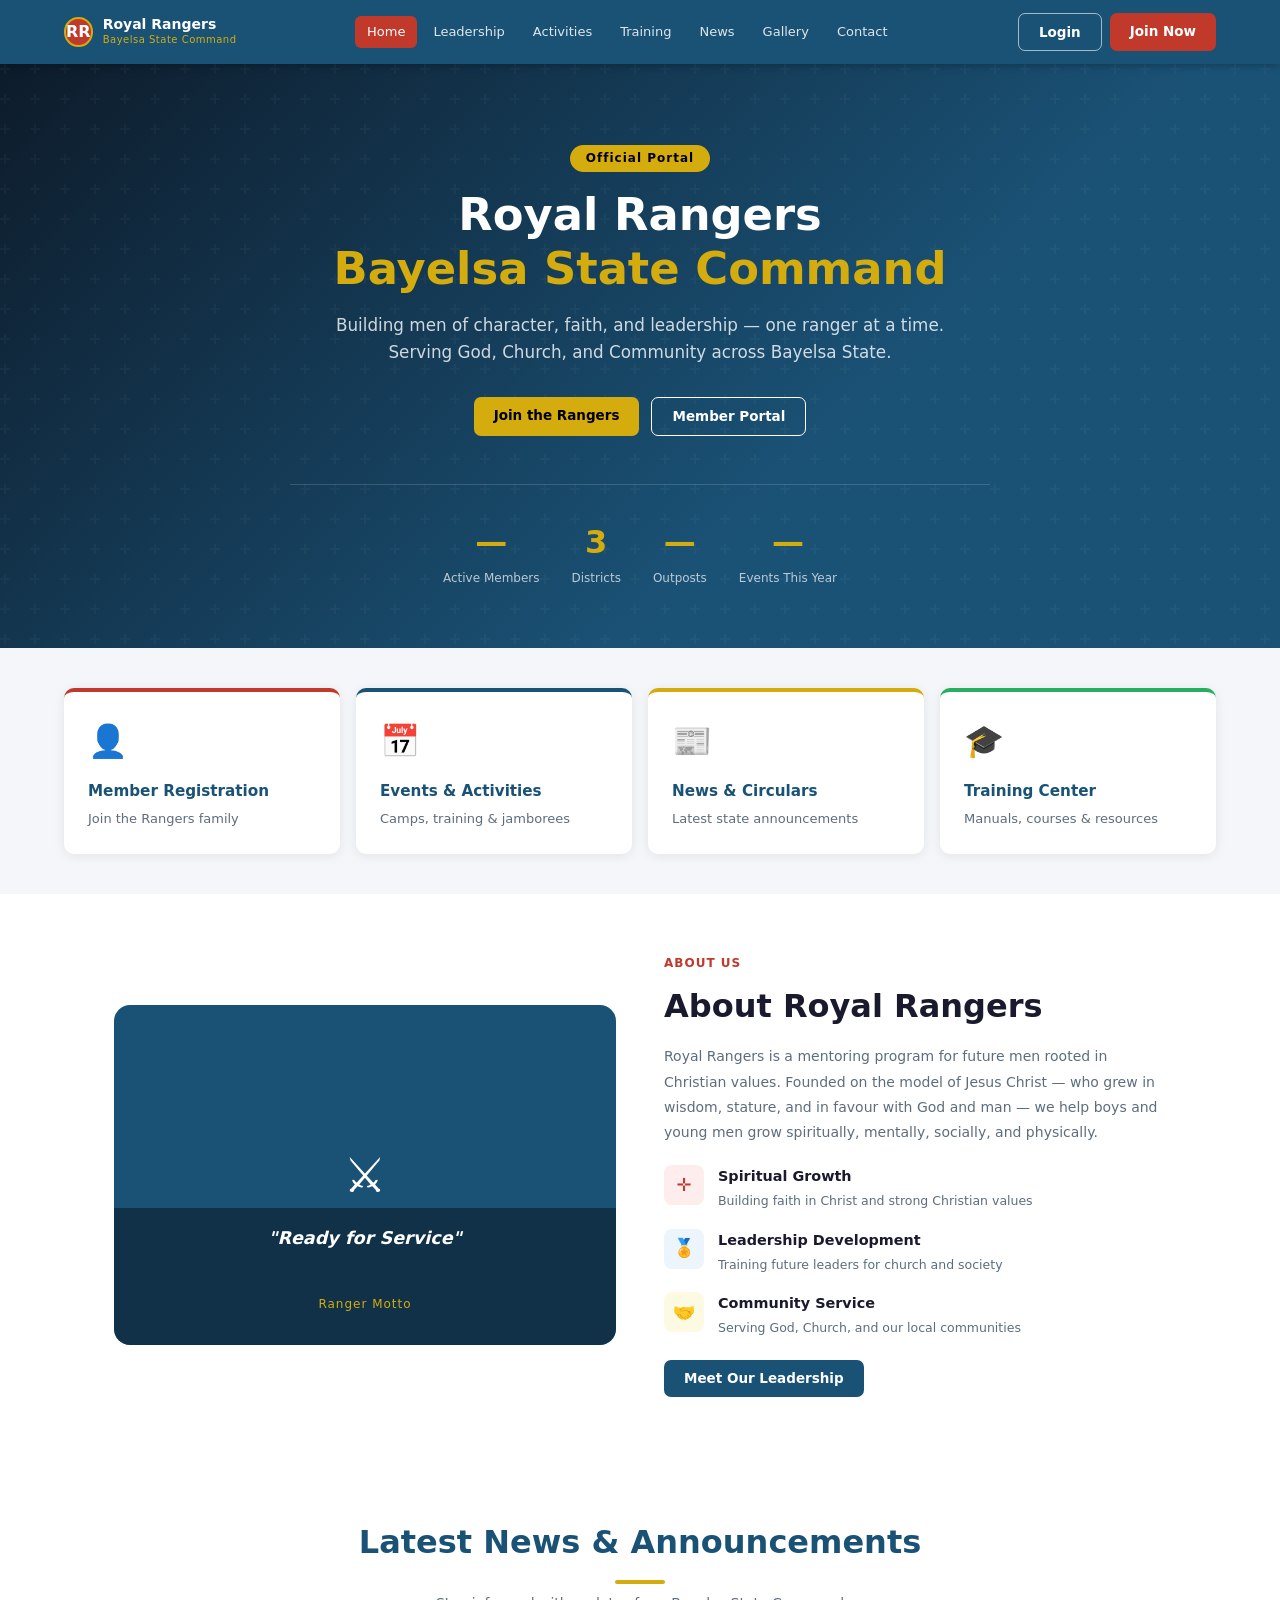
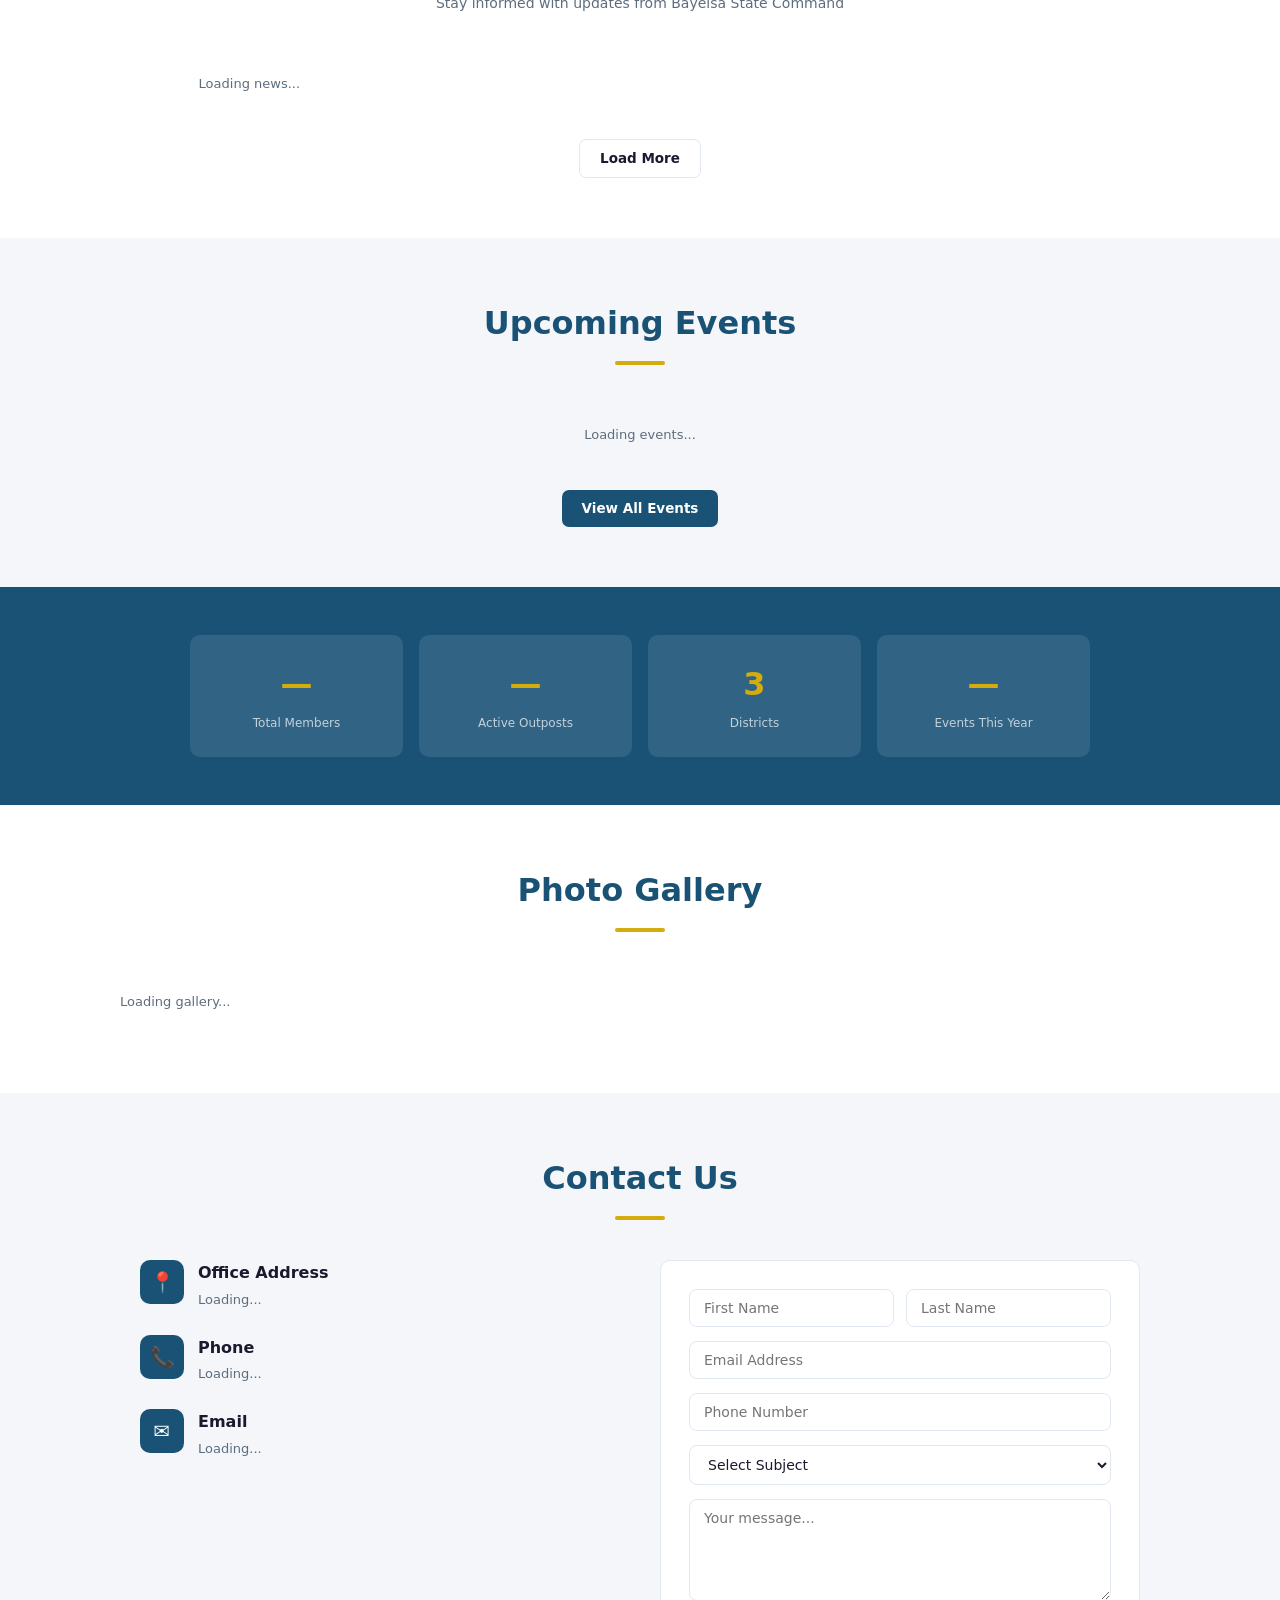
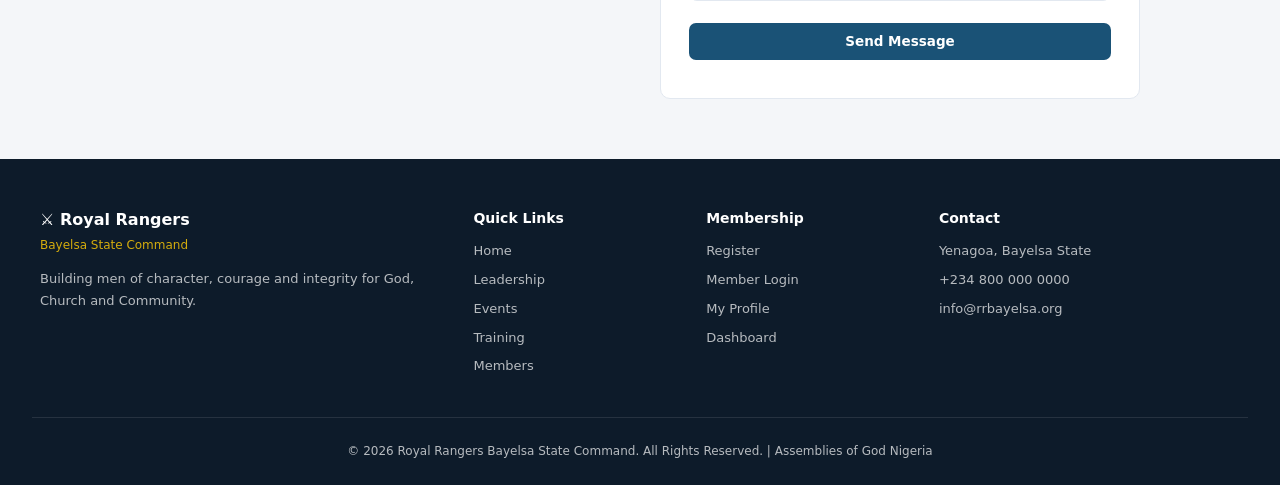
==== index.html @ d8be13e1 "upload files" ====
<!DOCTYPE html>
<html lang="en">
<head>
<meta charset="UTF-8"/>
<meta name="viewport" content="width=device-width,initial-scale=1"/>
<meta name="description" content="Royal Rangers Bayelsa State Command — Official Website"/>
<title>Royal Rangers — Bayelsa State Command</title>
<link rel="manifest" href="manifest.json"/>
<link rel="icon" href="assets/images/favicon.ico"/>
<link rel="stylesheet" href="css.css"/>
</head>
<body>

<!-- NAV -->
<nav id="navbar">
  <div class="nav-inner">
    <a class="brand" href="index.html">
      <img class="app-logo nav-logo" src="" alt="Logo" style="height:40px;display:none"/>
      <div class="logo-fallback">RR</div>
      <div class="brand-text">
        <span class="app-name">Royal Rangers</span>
        <span class="app-state">Bayelsa State Command</span>
      </div>
    </a>
    <div class="nav-links" id="navLinks">
      <a href="index.html" class="active">Home</a>
      <a href="excos.html">Leadership</a>
      <a href="activities.html">Activities</a>
      <a href="manuals.html">Training</a>
      <a href="#news-section">News</a>
      <a href="#gallery-section">Gallery</a>
      <a href="#contact-section">Contact</a>
    </div>
    <div class="nav-actions" id="navActions">
      <a href="login.html" class="btn btn-outline">Login</a>
      <a href="register.html" class="btn btn-red">Join Now</a>
    </div>
    <button class="hamburger" onclick="toggleMenu()" aria-label="Menu">&#9776;</button>
  </div>
</nav>

<!-- HERO -->
<section class="hero" id="hero">
  <div class="hero-overlay"></div>
  <div class="hero-content">
    <img class="app-logo hero-logo" src="" alt="Royal Rangers Logo" style="display:none;height:100px;margin-bottom:20px"/>
    <div class="hero-badge">Official Portal</div>
    <h1>Royal Rangers<br/><span class="gold-text">Bayelsa State Command</span></h1>
    <p>Building men of character, faith, and leadership — one ranger at a time.<br/>Serving God, Church, and Community across Bayelsa State.</p>
    <div class="hero-btns">
      <a href="register.html" class="btn btn-gold">Join the Rangers</a>
      <a href="login.html" class="btn btn-outline-white">Member Portal</a>
    </div>
    <div class="hero-stats" id="heroStats">
      <div class="hero-stat"><div class="num" id="statMembers">—</div><div class="lbl">Active Members</div></div>
      <div class="hero-stat"><div class="num" id="statDistricts">3</div><div class="lbl">Districts</div></div>
      <div class="hero-stat"><div class="num" id="statOutposts">—</div><div class="lbl">Outposts</div></div>
      <div class="hero-stat"><div class="num" id="statEvents">—</div><div class="lbl">Events This Year</div></div>
    </div>
  </div>
</section>

<!-- QUICK LINKS -->
<section class="quick-links">
  <div class="container">
    <div class="ql-grid">
      <a href="register.html" class="ql-card" style="--accent:var(--red)">
        <div class="ql-icon">&#128100;</div>
        <h3>Member Registration</h3>
        <p>Join the Rangers family</p>
      </a>
      <a href="activities.html" class="ql-card" style="--accent:var(--blue)">
        <div class="ql-icon">&#128197;</div>
        <h3>Events & Activities</h3>
        <p>Camps, training & jamborees</p>
      </a>
      <a href="#news-section" class="ql-card" style="--accent:var(--gold)">
        <div class="ql-icon">&#128240;</div>
        <h3>News & Circulars</h3>
        <p>Latest state announcements</p>
      </a>
      <a href="manuals.html" class="ql-card" style="--accent:#27AE60">
        <div class="ql-icon">&#127891;</div>
        <h3>Training Center</h3>
        <p>Manuals, courses & resources</p>
      </a>
    </div>
  </div>
</section>

<!-- ABOUT -->
<section class="about-section">
  <div class="container about-grid">
    <div class="about-image-box">
      <img class="app-logo" src="" alt="Royal Rangers" style="display:none;max-height:200px"/>
      <div class="about-icon-fallback">&#9876;</div>
      <div class="about-text-overlay">
        <p>"Ready for Service"</p>
        <span>Ranger Motto</span>
      </div>
    </div>
    <div class="about-content">
      <div class="section-label">About Us</div>
      <h2>About Royal Rangers</h2>
      <p>Royal Rangers is a mentoring program for future men rooted in Christian values. Founded on the model of Jesus Christ — who grew in wisdom, stature, and in favour with God and man — we help boys and young men grow spiritually, mentally, socially, and physically.</p>
      <div class="value-list">
        <div class="value-item"><div class="v-icon red">&#10011;</div><div><strong>Spiritual Growth</strong><p>Building faith in Christ and strong Christian values</p></div></div>
        <div class="value-item"><div class="v-icon blue">&#127941;</div><div><strong>Leadership Development</strong><p>Training future leaders for church and society</p></div></div>
        <div class="value-item"><div class="v-icon gold">&#129309;</div><div><strong>Community Service</strong><p>Serving God, Church, and our local communities</p></div></div>
      </div>
      <a href="excos.html" class="btn btn-blue" style="margin-top:20px;display:inline-block">Meet Our Leadership</a>
    </div>
  </div>
</section>

<!-- NEWS -->
<section class="news-section" id="news-section">
  <div class="container">
    <div class="section-title">
      <h2>Latest News & Announcements</h2>
      <div class="line"></div>
      <p>Stay informed with updates from Bayelsa State Command</p>
    </div>
    <div class="news-grid" id="newsGrid">
      <div class="loading-msg">Loading news...</div>
    </div>
    <div style="text-align:center;margin-top:24px">
      <button class="btn btn-outline-dark" id="loadMoreNews">Load More</button>
    </div>
  </div>
</section>

<!-- EVENTS -->
<section class="events-section">
  <div class="container">
    <div class="section-title">
      <h2>Upcoming Events</h2>
      <div class="line"></div>
    </div>
    <div class="events-list" id="eventsList">
      <div class="loading-msg">Loading events...</div>
    </div>
    <div style="text-align:center;margin-top:24px">
      <a href="activities.html" class="btn btn-blue">View All Events</a>
    </div>
  </div>
</section>

<!-- STATS -->
<section class="stats-section">
  <div class="container">
    <div class="stats-grid">
      <div class="stat-card"><div class="num" id="stat2Members">—</div><div class="lbl">Total Members</div></div>
      <div class="stat-card"><div class="num" id="stat2Outposts">—</div><div class="lbl">Active Outposts</div></div>
      <div class="stat-card"><div class="num">3</div><div class="lbl">Districts</div></div>
      <div class="stat-card"><div class="num" id="stat2Events">—</div><div class="lbl">Events This Year</div></div>
    </div>
  </div>
</section>

<!-- GALLERY -->
<section class="gallery-section" id="gallery-section">
  <div class="container">
    <div class="section-title">
      <h2>Photo Gallery</h2>
      <div class="line"></div>
    </div>
    <div class="gallery-grid" id="galleryGrid">
      <div class="loading-msg">Loading gallery...</div>
    </div>
  </div>
</section>

<!-- CONTACT -->
<section class="contact-section" id="contact-section">
  <div class="container">
    <div class="section-title">
      <h2>Contact Us</h2>
      <div class="line"></div>
    </div>
    <div class="contact-grid">
      <div class="contact-info">
        <div class="ci-item"><div class="ci-icon">&#128205;</div><div><strong>Office Address</strong><p id="cfgAddress">Loading...</p></div></div>
        <div class="ci-item"><div class="ci-icon">&#128222;</div><div><strong>Phone</strong><p id="cfgPhone">Loading...</p></div></div>
        <div class="ci-item"><div class="ci-icon">&#9993;</div><div><strong>Email</strong><p id="cfgEmail">Loading...</p></div></div>
      </div>
      <form class="contact-form" id="contactForm">
        <div class="form-row">
          <input name="firstName" placeholder="First Name" required/>
          <input name="lastName" placeholder="Last Name" required/>
        </div>
        <input name="email" type="email" placeholder="Email Address" required/>
        <input name="phone" placeholder="Phone Number"/>
        <select name="subject">
          <option value="">Select Subject</option>
          <option>General Inquiry</option>
          <option>Membership</option>
          <option>Training</option>
          <option>Events</option>
          <option>Other</option>
        </select>
        <textarea name="message" placeholder="Your message..." rows="5" required></textarea>
        <button type="submit" class="btn btn-blue" style="width:100%">Send Message</button>
        <div id="contactResult" class="form-result"></div>
      </form>
    </div>
  </div>
</section>

<!-- FOOTER -->
<footer>
  <div class="footer-inner">
    <div class="footer-brand">
      <img class="app-logo" src="" alt="Royal Rangers" style="display:none;height:60px;margin-bottom:12px"/>
      <div class="footer-title">&#9876; Royal Rangers</div>
      <div class="footer-sub app-state">Bayelsa State Command</div>
      <p>Building men of character, courage and integrity for God, Church and Community.</p>
    </div>
    <div>
      <h4>Quick Links</h4>
      <ul>
        <li><a href="index.html">Home</a></li>
        <li><a href="excos.html">Leadership</a></li>
        <li><a href="activities.html">Events</a></li>
        <li><a href="manuals.html">Training</a></li>
        <li><a href="members.html">Members</a></li>
      </ul>
    </div>
    <div>
      <h4>Membership</h4>
      <ul>
        <li><a href="register.html">Register</a></li>
        <li><a href="login.html">Member Login</a></li>
        <li><a href="profile.html">My Profile</a></li>
        <li><a href="dashboard.html">Dashboard</a></li>
      </ul>
    </div>
    <div>
      <h4>Contact</h4>
      <ul>
        <li id="footerAddress">Yenagoa, Bayelsa State</li>
        <li id="footerPhone">+234 800 000 0000</li>
        <li id="footerEmail">info@rrbayelsa.org</li>
      </ul>
    </div>
  </div>
  <div class="footer-bottom">
    &copy; <span id="yr"></span> Royal Rangers Bayelsa State Command. All Rights Reserved. | Assemblies of God Nigeria
  </div>
</footer>

<!-- Firebase SDKs -->
<script src="https://www.gstatic.com/firebasejs/9.23.0/firebase-app-compat.js"></script>
<script src="https://www.gstatic.com/firebasejs/9.23.0/firebase-auth-compat.js"></script>
<script src="https://www.gstatic.com/firebasejs/9.23.0/firebase-firestore-compat.js"></script>
<script src="https://www.gstatic.com/firebasejs/9.23.0/firebase-storage-compat.js"></script>
<script src="assets/js/firebase-config.js"></script>
<script src="assets/js/auth.js"></script>
<script src="assets/js/app.js"></script>
<script>
document.getElementById("yr").textContent = new Date().getFullYear();

document.addEventListener("DOMContentLoaded", async () => {
  initFirebase();
  await loadAppConfig();

  // Update contact info
  document.getElementById("cfgAddress").textContent = APP_CONFIG.HQ_ADDRESS;
  document.getElementById("cfgPhone").textContent = APP_CONFIG.CONTACT_PHONE;
  document.getElementById("cfgEmail").textContent = APP_CONFIG.CONTACT_EMAIL;
  document.getElementById("footerAddress").textContent = APP_CONFIG.HQ_ADDRESS;
  document.getElementById("footerPhone").textContent = APP_CONFIG.CONTACT_PHONE;
  document.getElementById("footerEmail").textContent = APP_CONFIG.CONTACT_EMAIL;

  // Auth nav
  auth.onAuthStateChanged(user => {
    if (user) {
      document.getElementById("navActions").innerHTML = `
        <a href="dashboard.html" class="btn btn-outline">Dashboard</a>
        <button class="btn btn-red" onclick="signOut()">Logout</button>`;
    }
  });

  // Load stats
  loadHomeStats();
  loadLatestNews();
  loadUpcomingEvents();
  loadGallery();
});

async function loadHomeStats() {
  const snap = await db.collection("members").where("status","==","active").get();
  const total = snap.size;
  document.getElementById("statMembers").textContent = total.toLocaleString();
  document.getElementById("stat2Members").textContent = total.toLocaleString();

  const outSnap = await db.collectionGroup("outposts").get();
  document.getElementById("statOutposts").textContent = outSnap.size;
  document.getElementById("stat2Outposts").textContent = outSnap.size;

  const yr = new Date().getFullYear();
  const evSnap = await db.collection("events")
    .where("year","==",yr).get();
  document.getElementById("statEvents").textContent = evSnap.size;
  document.getElementById("stat2Events").textContent = evSnap.size;
}

async function loadLatestNews() {
  const snap = await db.collection("news")
    .where("published","==",true)
    .orderBy("createdAt","desc")
    .limit(6).get();
  const grid = document.getElementById("newsGrid");
  if (snap.empty) { grid.innerHTML = "<p>No news yet.</p>"; return; }
  grid.innerHTML = "";
  snap.forEach(doc => {
    const d = doc.data();
    const date = d.createdAt?.toDate().toLocaleDateString("en-GB",{day:"numeric",month:"short",year:"numeric"}) || "";
    grid.innerHTML += `
      <div class="news-card">
        <div class="news-img" style="background-image:url('${d.imageUrl||""}');background-color:var(--blue)">
          ${!d.imageUrl?"<span class='news-icon'>&#128240;</span>":""}
        </div>
        <div class="news-body">
          <span class="news-tag">${d.category||"Announcement"}</span>
          <h4>${d.title}</h4>
          <p>${(d.summary||d.content||"").slice(0,120)}...</p>
          <div class="news-date">&#128197; ${date}</div>
        </div>
      </div>`;
  });
}

async function loadUpcomingEvents() {
  const now = new Date();
  const snap = await db.collection("events")
    .where("date",">=", firebase.firestore.Timestamp.fromDate(now))
    .orderBy("date","asc").limit(5).get();
  const list = document.getElementById("eventsList");
  if (snap.empty) { list.innerHTML = "<p>No upcoming events.</p>"; return; }
  list.innerHTML = "";
  snap.forEach(doc => {
    const d = doc.data();
    const dt = d.date?.toDate();
    const day = dt?.getDate();
    const mon = dt?.toLocaleString("en",{month:"short"}).toUpperCase();
    list.innerHTML += `
      <div class="event-item">
        <div class="event-date-box" style="background:${d.color||"var(--red)"}">
          <div class="day">${day}</div><div class="mon">${mon}</div>
        </div>
        <div class="event-info">
          <h4>${d.title}</h4>
          <p>&#128205; ${d.location||"TBA"} &nbsp;&#183;&nbsp; ${d.duration||""} &nbsp;
            <span class="event-badge" style="background:${d.badgeBg||"#FDEDEC"};color:${d.badgeColor||"var(--red)"}">${d.type||"Event"}</span>
          </p>
        </div>
        <a href="activities.html?event=${doc.id}" class="btn btn-red" style="align-self:center">Register</a>
      </div>`;
  });
}

async function loadGallery() {
  const snap = await db.collection("gallery")
    .orderBy("createdAt","desc").limit(9).get();
  const grid = document.getElementById("galleryGrid");
  if (snap.empty) { grid.innerHTML = "<p>No photos yet.</p>"; return; }
  grid.innerHTML = "";
  snap.forEach(doc => {
    const d = doc.data();
    grid.innerHTML += `
      <div class="gallery-item" style="background-image:url('${d.url}')">
        <div class="gallery-caption">${d.caption||""}</div>
      </div>`;
  });
}

// Contact Form
document.getElementById("contactForm").addEventListener("submit", async e => {
  e.preventDefault();
  const btn = e.target.querySelector("button");
  btn.disabled = true; btn.textContent = "Sending...";
  const data = Object.fromEntries(new FormData(e.target));
  data.createdAt = firebase.firestore.FieldValue.serverTimestamp();
  try {
    await db.collection("contact_messages").add(data);
    document.getElementById("contactResult").innerHTML = '<p class="success-msg">&#10003; Message sent successfully!</p>';
    e.target.reset();
  } catch(err) {
    document.getElementById("contactResult").innerHTML = '<p class="error-msg">Failed to send. Please try again.</p>';
  }
  btn.disabled = false; btn.textContent = "Send Message";
});

function toggleMenu() {
  document.getElementById("navLinks").classList.toggle("open");
}
</script>
</body>
</html>
---- css.css ----
/* ============================================================
   ROYAL RANGERS BAYELSA STATE COMMAND — main.css
   ============================================================ */
:root {
  --red:#C0392B; --blue:#1A5276; --gold:#D4AC0D; --dark:#0D1B2A;
  --white:#fff; --light:#F4F6F9; --text:#1a1a2e; --muted:#5D6D7E;
  --border:#e2e8f0; --radius:10px; --shadow:0 2px 12px rgba(0,0,0,.08);
  --green:#27AE60; --purple:#8E44AD; --teal:#16A085;
}
*{box-sizing:border-box;margin:0;padding:0}
body{font-family:'Segoe UI',system-ui,sans-serif;color:var(--text);background:var(--white);line-height:1.6}
a{text-decoration:none;color:inherit}
img{max-width:100%}
button{cursor:pointer;font-family:inherit}

/* ===== TYPOGRAPHY ===== */
h1{font-size:clamp(1.6rem,4vw,2.8rem);font-weight:700;line-height:1.2}
h2{font-size:clamp(1.3rem,3vw,2rem);font-weight:700}
h3{font-size:1.1rem;font-weight:700}
h4{font-size:.95rem;font-weight:700}
.gold-text{color:var(--gold)}

/* ===== BUTTONS ===== */
.btn{display:inline-block;padding:9px 20px;border-radius:7px;font-size:13.5px;font-weight:600;border:none;transition:.2s;line-height:1.4;cursor:pointer}
.btn-red{background:var(--red);color:#fff}.btn-red:hover{background:#A93226}
.btn-blue{background:var(--blue);color:#fff}.btn-blue:hover{background:#154360}
.btn-gold{background:var(--gold);color:#000}.btn-gold:hover{background:#B7950B}
.btn-outline{background:transparent;border:1.5px solid rgba(255,255,255,.6);color:#fff}.btn-outline:hover{background:rgba(255,255,255,.15)}
.btn-outline-white{background:transparent;border:1.5px solid #fff;color:#fff}.btn-outline-white:hover{background:rgba(255,255,255,.12)}
.btn-outline-dark{background:transparent;border:1.5px solid var(--border);color:var(--text)}.btn-outline-dark:hover{background:var(--light)}
.btn-full{width:100%;text-align:center;padding:12px;font-size:15px}
.btn:disabled{opacity:.6;cursor:not-allowed}
.btn-icon{background:none;border:1px solid var(--border);border-radius:6px;padding:4px 8px;font-size:14px;cursor:pointer;transition:.2s}.btn-icon:hover{background:var(--light)}
.btn-icon.red:hover{background:#FDEDEC;border-color:var(--red);color:var(--red)}

/* ===== LAYOUT ===== */
.container{max-width:1200px;margin:auto;padding:0 1.5rem}
section{padding:60px 0}

/* ===== NAV ===== */
#navbar{background:var(--blue);position:sticky;top:0;z-index:200;box-shadow:0 2px 8px rgba(0,0,0,.25)}
.nav-inner{max-width:1200px;margin:auto;display:flex;align-items:center;justify-content:space-between;padding:0 1.5rem;height:64px;gap:12px}
.brand{display:flex;align-items:center;gap:10px;color:#fff;flex-shrink:0}
.logo-fallback{background:var(--red);border:2px solid var(--gold);border-radius:50%;display:flex;align-items:center;justify-content:center;font-weight:700;color:#fff}
.logo-fallback.small{width:38px;height:38px;font-size:13px}
.logo-fallback.large{width:80px;height:80px;font-size:24px;margin:0 auto 12px}
.brand-text{display:flex;flex-direction:column}
.brand-text .app-name{font-size:14px;font-weight:700;color:#fff;line-height:1.2}
.brand-text .app-state{font-size:10px;color:var(--gold);letter-spacing:.5px}
.nav-links{display:flex;gap:4px;align-items:center}
.nav-links a{color:rgba(255,255,255,.85);padding:6px 12px;border-radius:6px;font-size:13px;transition:.2s}
.nav-links a:hover{background:rgba(255,255,255,.12);color:#fff}
.nav-links a.active{background:var(--red);color:#fff}
.nav-actions{display:flex;gap:8px;flex-shrink:0}
.hamburger{display:none;background:none;border:none;color:#fff;font-size:24px;cursor:pointer}
.notif-badge{background:var(--red);color:#fff;border-radius:50%;font-size:10px;padding:1px 5px;vertical-align:middle}

/* ===== HERO ===== */
.hero{background:linear-gradient(135deg,var(--dark) 0%,var(--blue) 65%);padding:80px 2rem 60px;text-align:center;color:#fff;position:relative;overflow:hidden}
.hero-overlay{position:absolute;inset:0;background:url("data:image/svg+xml,%3Csvg width='60' height='60' viewBox='0 0 60 60' xmlns='http://www.w3.org/2000/svg'%3E%3Cg fill='%23ffffff' fill-opacity='0.03'%3E%3Cpath d='M36 34v-4h-2v4h-4v2h4v4h2v-4h4v-2h-4zm0-30V0h-2v4h-4v2h4v4h2V6h4V4h-4zM6 34v-4H4v4H0v2h4v4h2v-4h4v-2H6zM6 4V0H4v4H0v2h4v4h2V6h4V4H6z'/%3E%3C/g%3E%3C/svg%3E")}
.hero-content{position:relative;max-width:700px;margin:auto}
.hero-badge{display:inline-block;background:var(--gold);color:#000;padding:4px 16px;border-radius:20px;font-size:12px;font-weight:700;letter-spacing:1px;margin-bottom:16px}
.hero h1{margin-bottom:16px}
.hero p{font-size:1.05rem;color:rgba(255,255,255,.8);margin-bottom:32px}
.hero-btns{display:flex;gap:12px;justify-content:center;flex-wrap:wrap}
.hero-stats{display:flex;gap:32px;justify-content:center;margin-top:48px;flex-wrap:wrap;padding-top:32px;border-top:1px solid rgba(255,255,255,.15)}
.hero-stat .num{font-size:2rem;font-weight:700;color:var(--gold)}
.hero-stat .lbl{font-size:12px;color:rgba(255,255,255,.7)}

/* ===== QUICK LINKS ===== */
.quick-links{background:var(--light);padding:40px 0}
.ql-grid{display:grid;grid-template-columns:repeat(auto-fit,minmax(200px,1fr));gap:16px}
.ql-card{background:#fff;border-radius:var(--radius);padding:24px;border-top:4px solid var(--accent,var(--blue));box-shadow:var(--shadow);transition:.25s;display:block}
.ql-card:hover{transform:translateY(-3px);box-shadow:0 8px 24px rgba(0,0,0,.12)}
.ql-icon{font-size:2rem;margin-bottom:12px}
.ql-card h3{font-size:.95rem;color:var(--blue);margin-bottom:6px}
.ql-card p{font-size:13px;color:var(--muted)}

/* ===== ABOUT ===== */
.about-section{background:#fff;padding:60px 2rem}
.about-grid{display:grid;grid-template-columns:1fr 1fr;gap:48px;align-items:center;max-width:1100px;margin:auto}
.about-image-box{background:var(--blue);border-radius:16px;height:340px;display:flex;align-items:center;justify-content:center;color:#fff;font-size:3rem;position:relative;overflow:hidden}
.about-text-overlay{position:absolute;bottom:0;left:0;right:0;background:rgba(0,0,0,.4);padding:16px 20px;text-align:center}
.about-text-overlay p{font-size:1.1rem;font-style:italic;color:#fff;font-weight:600}
.about-text-overlay span{font-size:12px;color:var(--gold);letter-spacing:1px}
.section-label{font-size:12px;font-weight:700;color:var(--red);letter-spacing:1px;text-transform:uppercase;margin-bottom:8px}
.about-content h2{margin-bottom:12px}
.about-content p{color:var(--muted);font-size:14px;line-height:1.8;margin-bottom:20px}
.value-list{display:flex;flex-direction:column;gap:16px}
.value-item{display:flex;gap:14px;align-items:flex-start}
.v-icon{width:40px;height:40px;border-radius:8px;display:flex;align-items:center;justify-content:center;font-size:18px;flex-shrink:0}
.v-icon.red{background:#FDEDEC;color:var(--red)}
.v-icon.blue{background:#EBF5FB;color:var(--blue)}
.v-icon.gold{background:#FDFAE3;color:#9A7D0A}
.value-item strong{display:block;font-size:.9rem;margin-bottom:2px}
.value-item p{font-size:12.5px;color:var(--muted);margin:0}

/* ===== SECTION TITLE ===== */
.section-title{text-align:center;margin-bottom:40px}
.section-title h2{color:var(--blue)}
.section-title p{color:var(--muted);margin-top:8px;font-size:14px}
.line{width:50px;height:4px;background:var(--gold);border-radius:2px;margin:12px auto 0}

/* ===== NEWS ===== */
.news-grid{display:grid;grid-template-columns:repeat(auto-fill,minmax(280px,1fr));gap:20px}
.news-card{background:#fff;border-radius:var(--radius);overflow:hidden;border:1px solid var(--border);box-shadow:var(--shadow);display:flex;flex-direction:column}
.news-img{height:160px;background:var(--blue);position:relative;display:flex;align-items:center;justify-content:center;background-size:cover;background-position:center}
.news-icon{font-size:2.5rem}
.news-body{padding:16px;flex:1}
.news-tag{display:inline-block;background:#EBF5FB;color:var(--blue);padding:2px 10px;border-radius:20px;font-size:11px;font-weight:600;margin-bottom:8px}
.news-body h4{font-size:.95rem;margin-bottom:6px;color:var(--text)}
.news-body p{font-size:12.5px;color:var(--muted);line-height:1.6}
.news-date{font-size:11px;color:var(--muted);margin-top:10px}

/* ===== EVENTS ===== */
.events-section{background:var(--light)}
.events-list{display:flex;flex-direction:column;gap:14px;max-width:800px;margin:auto}
.event-item{display:flex;gap:16px;padding:16px;border-radius:var(--radius);background:#fff;border:1px solid var(--border);align-items:flex-start}
.event-date-box{border-radius:8px;padding:8px 12px;text-align:center;min-width:56px;flex-shrink:0;color:#fff}
.event-date-box .day{font-size:1.5rem;font-weight:700;line-height:1}
.event-date-box .mon{font-size:10px;letter-spacing:1px}
.event-info{flex:1}
.event-info h4{font-weight:700;font-size:.95rem;color:var(--blue)}
.event-info p{font-size:12.5px;color:var(--muted);margin-top:4px}
.event-badge{font-size:11px;padding:2px 8px;border-radius:20px;font-weight:600}

/* ===== STATS ===== */
.stats-section{background:var(--blue);padding:48px 2rem;text-align:center}
.stats-grid{display:grid;grid-template-columns:repeat(auto-fit,minmax(150px,1fr));gap:16px;max-width:900px;margin:auto}
.stat-card{background:rgba(255,255,255,.1);border-radius:var(--radius);padding:24px}
.stat-card .num{font-size:2rem;font-weight:700;color:var(--gold)}
.stat-card .lbl{font-size:12px;color:rgba(255,255,255,.7);margin-top:4px}

/* ===== GALLERY ===== */
.gallery-grid{display:grid;grid-template-columns:repeat(auto-fill,minmax(200px,1fr));gap:10px}
.gallery-item{aspect-ratio:1;border-radius:var(--radius);background-size:cover;background-position:center;position:relative;overflow:hidden;cursor:pointer}
.gallery-caption{position:absolute;bottom:0;left:0;right:0;background:rgba(0,0,0,.5);color:#fff;font-size:11px;padding:6px 10px;opacity:0;transition:.2s}
.gallery-item:hover .gallery-caption{opacity:1}
.gallery-delete{position:absolute;top:4px;right:4px;background:rgba(0,0,0,.6);color:#fff;border:none;border-radius:50%;width:22px;height:22px;font-size:12px;cursor:pointer}

/* ===== CONTACT ===== */
.contact-section{background:var(--light)}
.contact-grid{display:grid;grid-template-columns:1fr 1fr;gap:40px;max-width:1000px;margin:auto}
.contact-info{}
.ci-item{display:flex;gap:14px;margin-bottom:24px;align-items:flex-start}
.ci-icon{width:44px;height:44px;background:var(--blue);border-radius:10px;display:flex;align-items:center;justify-content:center;color:#fff;font-size:20px;flex-shrink:0}
.ci-item strong{display:block;margin-bottom:4px}
.ci-item p{font-size:13px;color:var(--muted)}
.contact-form{background:#fff;padding:28px;border-radius:var(--radius);border:1px solid var(--border)}
.contact-form input,.contact-form select,.contact-form textarea{width:100%;padding:10px 14px;border:1.5px solid var(--border);border-radius:8px;font-size:14px;margin-bottom:14px;font-family:inherit;background:#fff;color:var(--text);transition:.2s}
.contact-form input:focus,.contact-form select:focus,.contact-form textarea:focus{outline:none;border-color:var(--blue)}
.contact-form textarea{resize:vertical}
.form-row{display:grid;grid-template-columns:1fr 1fr;gap:12px}

/* ===== FOOTER ===== */
footer{background:var(--dark);color:rgba(255,255,255,.7);padding:48px 2rem 24px}
.footer-inner{display:grid;grid-template-columns:2fr 1fr 1fr 1.5fr;gap:32px;max-width:1200px;margin:0 auto 32px}
.footer-brand .footer-title{font-size:1rem;font-weight:700;color:#fff;margin-bottom:4px}
.footer-brand .footer-sub{font-size:12px;color:var(--gold);margin-bottom:12px}
.footer-brand p{font-size:13px;line-height:1.7}
footer h4{color:#fff;font-size:14px;font-weight:600;margin-bottom:12px}
footer ul{list-style:none}
footer ul li{margin-bottom:8px;font-size:13px}
footer ul li a{color:rgba(255,255,255,.7)}
footer ul li a:hover{color:var(--gold)}
.footer-bottom{text-align:center;padding-top:24px;border-top:1px solid rgba(255,255,255,.1);font-size:12px}
.mini-footer{background:var(--dark);color:rgba(255,255,255,.5);text-align:center;padding:16px;font-size:12px}

/* ===== AUTH ===== */
.auth-body{background:var(--light);min-height:100vh;display:flex;align-items:center;justify-content:center;padding:40px 1rem}
.auth-container{width:100%;max-width:480px}
.auth-container.wide{max-width:640px}
.auth-box{background:#fff;border-radius:16px;padding:40px;border:1px solid var(--border);box-shadow:var(--shadow)}
.auth-logo{text-align:center;margin-bottom:16px}
.auth-box h2{text-align:center;color:var(--blue);margin-bottom:4px}
.auth-sub{text-align:center;color:var(--muted);font-size:13px;margin-bottom:24px}
.form-tabs{display:flex;border-bottom:2px solid var(--border);margin-bottom:24px}
.tab-btn{flex:1;padding:10px;font-size:14px;font-weight:600;cursor:pointer;color:var(--muted);border:none;background:none;border-bottom:3px solid transparent;margin-bottom:-2px;transition:.2s}
.tab-btn.active{color:var(--blue);border-color:var(--blue)}
.form-group{margin-bottom:16px}
.form-group label{display:block;font-size:13px;font-weight:600;color:var(--text);margin-bottom:6px}
.form-group input,.form-group select,.form-group textarea{width:100%;padding:10px 14px;border:1.5px solid var(--border);border-radius:8px;font-size:14px;font-family:inherit;color:var(--text);transition:.2s}
.form-group input:focus,.form-group select:focus,.form-group textarea:focus{outline:none;border-color:var(--blue)}
.pw-wrap{position:relative}
.pw-wrap input{padding-right:40px}
.pw-toggle{position:absolute;right:10px;top:50%;transform:translateY(-50%);background:none;border:none;font-size:18px;cursor:pointer;color:var(--muted)}
.form-row-check{display:flex;justify-content:space-between;align-items:center;font-size:13px;margin-bottom:20px}
.form-row-check a{color:var(--blue)}
.auth-switch{text-align:center;font-size:13px;margin-top:20px;color:var(--muted)}
.auth-switch a{color:var(--blue);font-weight:600}
.form-section-title{font-size:12px;font-weight:700;text-transform:uppercase;color:var(--muted);letter-spacing:.8px;margin:20px 0 12px;padding-bottom:6px;border-bottom:1px solid var(--border)}
.photo-upload-box{border:2px dashed var(--border);border-radius:var(--radius);padding:24px;text-align:center;cursor:pointer;transition:.2s;font-size:13px;color:var(--muted)}
.photo-upload-box:hover{border-color:var(--blue)}
.terms-check{font-size:13px;color:var(--muted)}
.terms-check input{margin-right:6px;accent-color:var(--blue)}

/* ===== MEMBER DASHBOARD ===== */
.member-header{background:var(--blue);padding:28px 2rem;color:#fff}
.mh-inner{max-width:1200px;margin:auto;display:flex;align-items:center;gap:20px;flex-wrap:wrap}
.mh-avatar{position:relative}
.avatar-initials{width:64px;height:64px;border-radius:50%;background:rgba(255,255,255,.2);display:flex;align-items:center;justify-content:center;font-size:1.4rem;font-weight:700;color:#fff;border:2px solid var(--gold)}
.mh-welcome{font-size:12px;opacity:.7;margin-bottom:4px}
.mh-info h1{font-size:1.3rem;margin-bottom:4px}
.mh-meta{font-size:13px;color:var(--gold)}
.mh-status{margin-left:auto}
.dash-body{padding:32px 0}
.dash-two-col{display:grid;grid-template-columns:360px 1fr;gap:24px;align-items:start}
.dash-section-title{font-size:.95rem;font-weight:700;color:var(--blue);margin-bottom:12px;padding-bottom:8px;border-bottom:1px solid var(--border)}

/* METRIC CARDS */
.metric-grid{display:grid;grid-template-columns:repeat(auto-fit,minmax(170px,1fr));gap:14px;margin-bottom:24px}
.metric-card{background:#fff;border-radius:var(--radius);padding:18px;border:1px solid var(--border);display:flex;align-items:center;gap:14px;box-shadow:var(--shadow)}
.mc-icon{width:46px;height:46px;border-radius:10px;display:flex;align-items:center;justify-content:center;font-size:20px;flex-shrink:0}
.mc-icon.blue{background:#EBF5FB;color:var(--blue)}
.mc-icon.red{background:#FDEDEC;color:var(--red)}
.mc-icon.gold{background:#FDFAE3;color:#9A7D0A}
.mc-icon.green{background:#E9F7EF;color:var(--green)}
.mc-icon.purple{background:#F4ECF7;color:var(--purple)}
.mc-icon.teal{background:#E8F8F5;color:var(--teal)}
.mc-val{font-size:1.5rem;font-weight:700;color:var(--text)}
.mc-lbl{font-size:12px;color:var(--muted)}

/* MEMBERSHIP CARD */
.membership-card{background:linear-gradient(135deg,var(--blue) 0%,#0D2C4A 100%);border-radius:16px;padding:22px;color:#fff;position:relative;overflow:hidden}
.mc-header{display:flex;justify-content:space-between;align-items:flex-start;margin-bottom:18px}
.mc-org{font-size:11px;font-weight:700;color:var(--gold)}
.mc-state{font-size:9px;color:rgba(255,255,255,.6);margin-top:2px}
.mc-id-box{font-family:monospace;font-size:12px;color:rgba(255,255,255,.6)}
.mc-body{display:flex;align-items:center;gap:14px;margin-bottom:16px}
.mc-name{font-size:1rem;font-weight:700}
.mc-rank{font-size:13px;color:var(--gold)}
.mc-details{display:grid;grid-template-columns:1fr 1fr;gap:8px;margin-bottom:14px}
.mc-detail .mcd-lbl{font-size:10px;color:rgba(255,255,255,.5);margin-bottom:1px}
.mc-detail .mcd-val{font-size:12px;font-weight:600}
.mc-footer{display:flex;justify-content:space-between;align-items:center;padding-top:12px;border-top:1px solid rgba(255,255,255,.15)}
.mc-valid{font-size:11px;color:rgba(255,255,255,.5)}
#qrCode canvas,#qrCode img{border-radius:4px}

/* NOTIFICATIONS */
.notif-list{display:flex;flex-direction:column;gap:8px}
.notif-item{display:flex;gap:12px;padding:12px;border-radius:8px;background:#fff;border:1px solid var(--border);cursor:pointer;transition:.2s}
.notif-item.unread{background:#EBF5FB;border-color:#AED6F1}
.notif-icon{font-size:18px;flex-shrink:0}
.notif-title{font-size:13px;font-weight:600;color:var(--text)}
.notif-msg{font-size:12px;color:var(--muted)}
.notif-date{font-size:11px;color:var(--muted);margin-top:4px}

.mini-event{display:flex;gap:12px;align-items:center;padding:10px 0;border-bottom:1px solid var(--border)}
.mini-event:last-child{border:none}
.me-date{font-size:11px;font-weight:700;color:var(--red);min-width:44px}
.me-title{font-size:13px;font-weight:600}
.me-loc{font-size:11px;color:var(--muted)}

.training-item{display:flex;gap:12px;align-items:center;padding:10px 0;border-bottom:1px solid var(--border)}
.ti-icon{font-size:18px}
.ti-name{font-size:13px;font-weight:600}
.ti-date{font-size:11px;color:var(--muted)}

/* ===== ADMIN ===== */
.admin-body{background:var(--light)}
.admin-layout{display:grid;grid-template-columns:250px 1fr;min-height:100vh}
.sidebar{background:var(--dark);padding:0;display:flex;flex-direction:column}
.sidebar-logo{padding:20px;border-bottom:1px solid rgba(255,255,255,.1);text-align:center}
.sl-title{font-size:14px;font-weight:700;color:#fff}
.sl-sub{font-size:11px;color:var(--gold);margin-top:2px}
.sl-role{margin-top:8px;font-size:10px;background:var(--red);color:#fff;display:inline-block;padding:2px 10px;border-radius:20px;letter-spacing:.5px}
.sidebar-nav{padding:12px 8px;flex:1;overflow-y:auto}
.sn-section{padding:12px 14px 4px;font-size:10px;color:rgba(255,255,255,.35);letter-spacing:1.5px;font-weight:700}
.sn-link{display:flex;align-items:center;gap:10px;padding:10px 14px;border-radius:8px;color:rgba(255,255,255,.75);font-size:13px;margin-bottom:2px;transition:.2s;cursor:pointer;border:none;background:none;width:100%;text-align:left}
.sn-link:hover{background:rgba(255,255,255,.08);color:#fff}
.sn-link.active{background:var(--red);color:#fff}
.sn-link.logout-link{color:rgba(255,255,255,.4);margin-top:12px}
.badge-pill{background:var(--red);color:#fff;border-radius:20px;font-size:10px;padding:1px 6px;margin-left:auto}
.admin-main{display:flex;flex-direction:column;overflow:auto}
.admin-topbar{background:#fff;padding:0 24px;height:60px;display:flex;align-items:center;gap:16px;border-bottom:1px solid var(--border);flex-shrink:0}
.admin-topbar h2{font-size:1.1rem;flex:1}
.topbar-right{display:flex;align-items:center;gap:12px}
.admin-avatar{width:36px;height:36px;border-radius:50%;background:var(--blue);color:#fff;display:flex;align-items:center;justify-content:center;font-weight:700;font-size:13px}
.admin-section{display:none;padding:24px;flex:1}
.admin-section.active{display:block}
.section-toolbar{display:flex;gap:10px;flex-wrap:wrap;margin-bottom:20px;align-items:center}
.section-toolbar input{flex:1;min-width:200px;padding:9px 14px;border:1.5px solid var(--border);border-radius:8px;font-size:14px;font-family:inherit}
.section-toolbar select{padding:9px 12px;border:1.5px solid var(--border);border-radius:8px;font-size:14px;font-family:inherit;background:#fff}

/* DASH CARDS */
.dash-card{background:#fff;border-radius:var(--radius);padding:20px;border:1px solid var(--border);box-shadow:var(--shadow)}
.dc-title{font-size:.9rem;font-weight:700;color:var(--text);margin-bottom:16px}
.dash-two-col{display:grid;grid-template-columns:1fr 1fr;gap:16px;margin-top:16px}
.chart-bar-row{display:flex;align-items:center;gap:10px;margin-bottom:12px;font-size:13px}
.cbl{width:120px;color:var(--muted);flex-shrink:0;font-size:12px}
.bar-track{flex:1;background:var(--light);border-radius:4px;height:22px;overflow:hidden}
.bar-fill{height:100%;background:var(--blue);border-radius:4px;display:flex;align-items:center;padding-left:8px;font-size:11px;font-weight:700;color:#fff;min-width:30px}
.activity-item{display:flex;gap:10px;margin-bottom:12px;align-items:flex-start}
.ai-dot{width:28px;height:28px;border-radius:50%;background:var(--light);display:flex;align-items:center;justify-content:center;font-size:13px;flex-shrink:0}
.ai-text{font-size:12.5px;color:var(--text)}
.ai-time{font-size:11px;color:var(--muted)}

/* TABLE */
.table-wrap{overflow-x:auto;border-radius:var(--radius);border:1px solid var(--border)}
table{width:100%;border-collapse:collapse;font-size:13px;background:#fff}
th{text-align:left;padding:10px 14px;color:var(--muted);font-weight:600;font-size:12px;border-bottom:1px solid var(--border);background:var(--light);white-space:nowrap}
td{padding:11px 14px;border-bottom:1px solid #f5f6fa;color:var(--text);vertical-align:middle}
tr:last-child td{border:none}
tr:hover td{background:#FAFBFC}
.table-avatar{width:32px;height:32px;border-radius:50%;background:var(--blue);color:#fff;display:flex;align-items:center;justify-content:center;font-size:11px;font-weight:700;overflow:hidden}

/* STATUS BADGES */
.status-badge{padding:3px 10px;border-radius:20px;font-size:11px;font-weight:600}
.status-active{background:#E9F7EF;color:#1E8449}
.status-pending{background:#FDFAE3;color:#9A7D0A}
.status-inactive{background:#FDEDEC;color:var(--red)}

/* EVENT/NEWS ADMIN CARDS */
.event-admin-card{background:#fff;border-radius:8px;padding:14px 16px;border:1px solid var(--border);display:flex;align-items:center;gap:14px;flex-wrap:wrap;margin-bottom:8px}
.event-admin-card>div:first-child{flex:1;font-size:13px}
.event-admin-card>div:nth-child(2){font-size:12px;color:var(--muted)}
.approval-card{background:#fff;border-radius:8px;padding:14px 16px;border:1px solid var(--border);display:flex;justify-content:space-between;align-items:center;gap:12px;flex-wrap:wrap;margin-bottom:8px}
.approval-info{font-size:13px}

/* CARDS GRID */
.cards{display:grid;gap:16px}
.cols3{grid-template-columns:repeat(auto-fit,minmax(220px,1fr))}
.card{background:#fff;border:1px solid var(--border);border-radius:var(--radius);padding:20px;box-shadow:var(--shadow)}
.card h3{font-size:.95rem;color:var(--blue);margin-bottom:8px}
.card p{font-size:13px;color:var(--muted)}
.leader-name{font-weight:700;color:var(--blue)}
.leader-rank{font-size:12px;color:var(--gold);font-weight:600;margin:3px 0}

/* MODAL */
.modal{position:fixed;inset:0;background:rgba(0,0,0,.5);display:flex;align-items:center;justify-content:center;z-index:1000;padding:20px}
.modal-box{background:#fff;border-radius:16px;padding:32px;max-width:540px;width:100%;max-height:90vh;overflow-y:auto}
.modal-box.wide{max-width:680px}
.modal-box h3{font-size:1.1rem;margin-bottom:20px}

/* FORM MESSAGES */
.error-msg{color:var(--red);font-size:13px;margin-top:4px}
.success-msg{color:var(--green);font-size:13px}
.form-result{margin-top:10px;font-size:13px}
.loading-msg{color:var(--muted);font-size:13px;padding:20px;text-align:center}

/* ===== MOBILE ===== */
@media(max-width:900px){
  .nav-links,.nav-actions{display:none}
  .hamburger{display:block}
  .nav-links.open{display:flex;flex-direction:column;position:absolute;top:64px;left:0;right:0;background:var(--blue);padding:16px;z-index:300}
  .about-grid,.contact-grid,.dash-two-col{grid-template-columns:1fr}
  .hero-stats{gap:20px}
  .footer-inner{grid-template-columns:1fr 1fr}
  .admin-layout{grid-template-columns:1fr}
  .sidebar{display:none;position:fixed;inset:0;z-index:500;width:260px}
  .sidebar.open{display:flex}
  .metric-grid{grid-template-columns:repeat(2,1fr)}
}
@media(max-width:480px){
  .auth-box{padding:24px}
  .form-row{grid-template-columns:1fr}
  .footer-inner{grid-template-columns:1fr}
  .metric-grid{grid-template-columns:1fr 1fr}
}
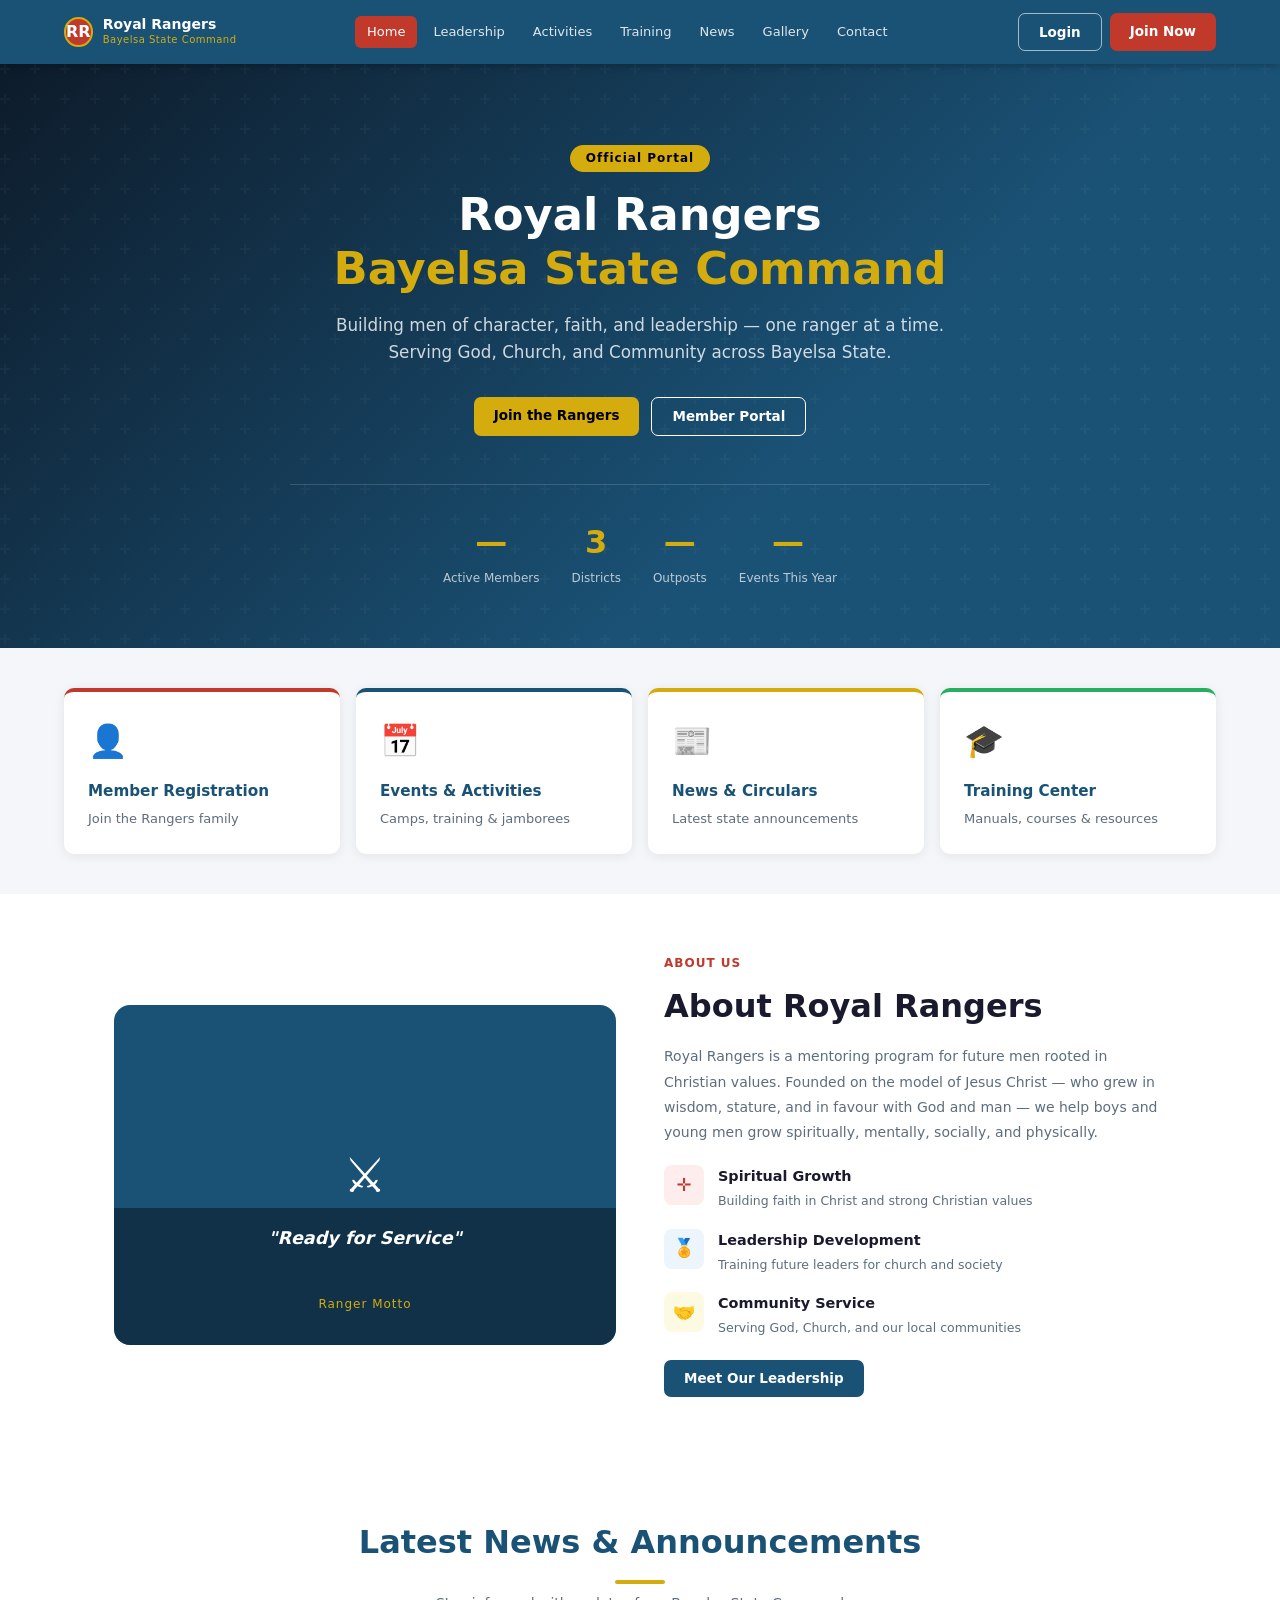
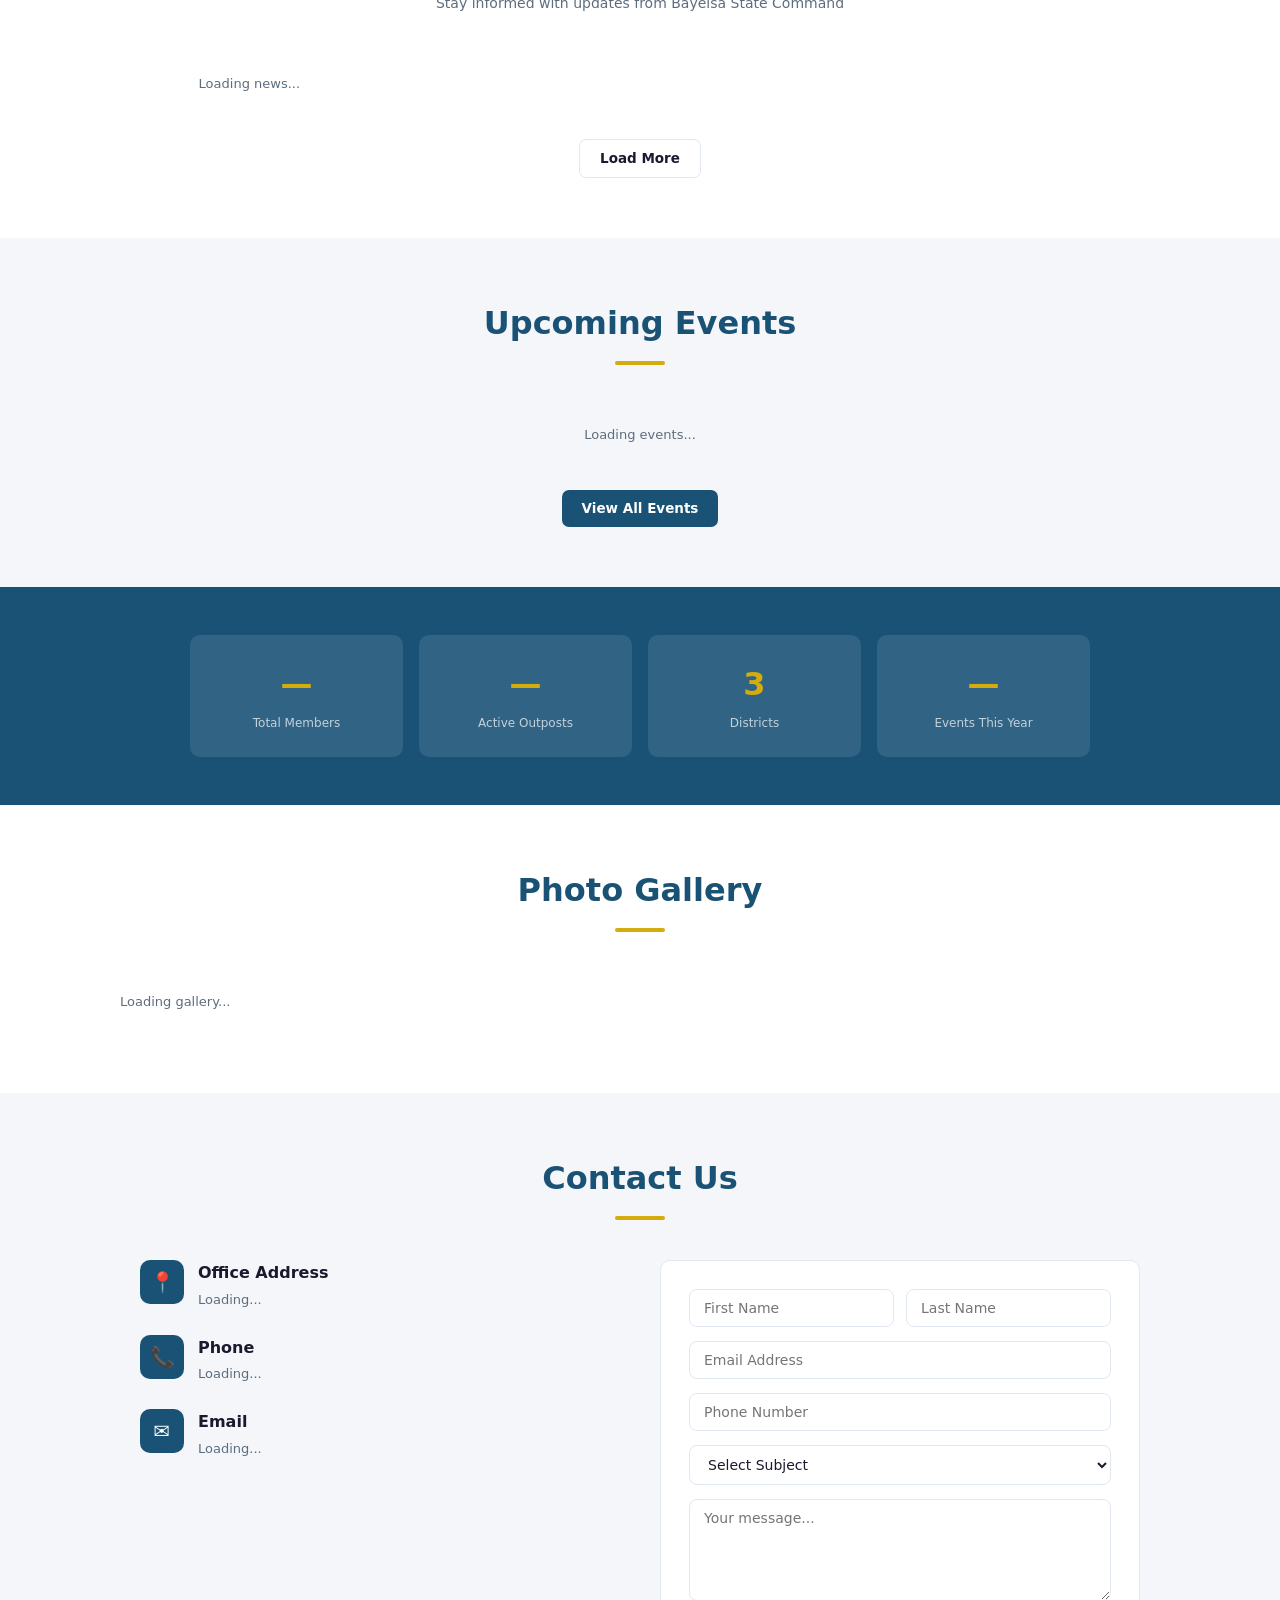
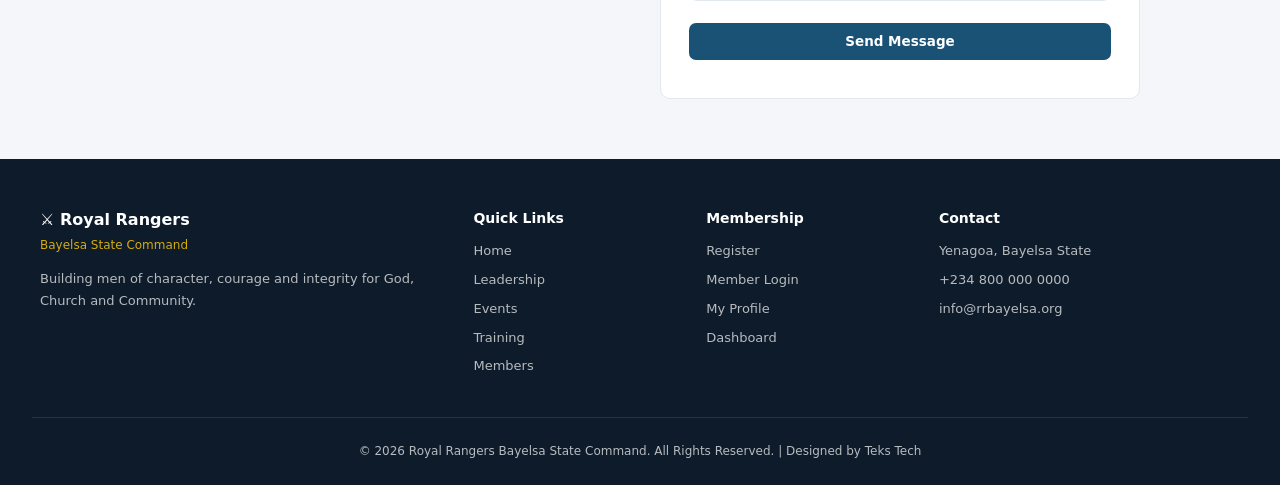
==== commit 8889f42c: "Add files via upload" ====
--- a/index.html
+++ b/index.html
@@ -15,7 +15,7 @@
 <nav id="navbar">
   <div class="nav-inner">
     <a class="brand" href="index.html">
-      <img class="app-logo nav-logo" src="" alt="Logo" style="height:40px;display:none"/>
+      <img class="app-logo nav-logo" src="image/rr logo.png" alt="Logo" style="height:40px;display:none"/>
       <div class="logo-fallback">RR</div>
       <div class="brand-text">
         <span class="app-name">Royal Rangers</span>
@@ -43,7 +43,7 @@
 <section class="hero" id="hero">
   <div class="hero-overlay"></div>
   <div class="hero-content">
-    <img class="app-logo hero-logo" src="" alt="Royal Rangers Logo" style="display:none;height:100px;margin-bottom:20px"/>
+    <img class="app-logo hero-logo" src="image/rr logo.png" alt="Royal Rangers Logo" style="display:none;height:100px;margin-bottom:20px"/>
     <div class="hero-badge">Official Portal</div>
     <h1>Royal Rangers<br/><span class="gold-text">Bayelsa State Command</span></h1>
     <p>Building men of character, faith, and leadership — one ranger at a time.<br/>Serving God, Church, and Community across Bayelsa State.</p>
@@ -245,7 +245,7 @@
     </div>
   </div>
   <div class="footer-bottom">
-    &copy; <span id="yr"></span> Royal Rangers Bayelsa State Command. All Rights Reserved. | Assemblies of God Nigeria
+    &copy; <span id="yr"></span> Royal Rangers Bayelsa State Command. All Rights Reserved. | Designed by Teks Tech
   </div>
 </footer>
 
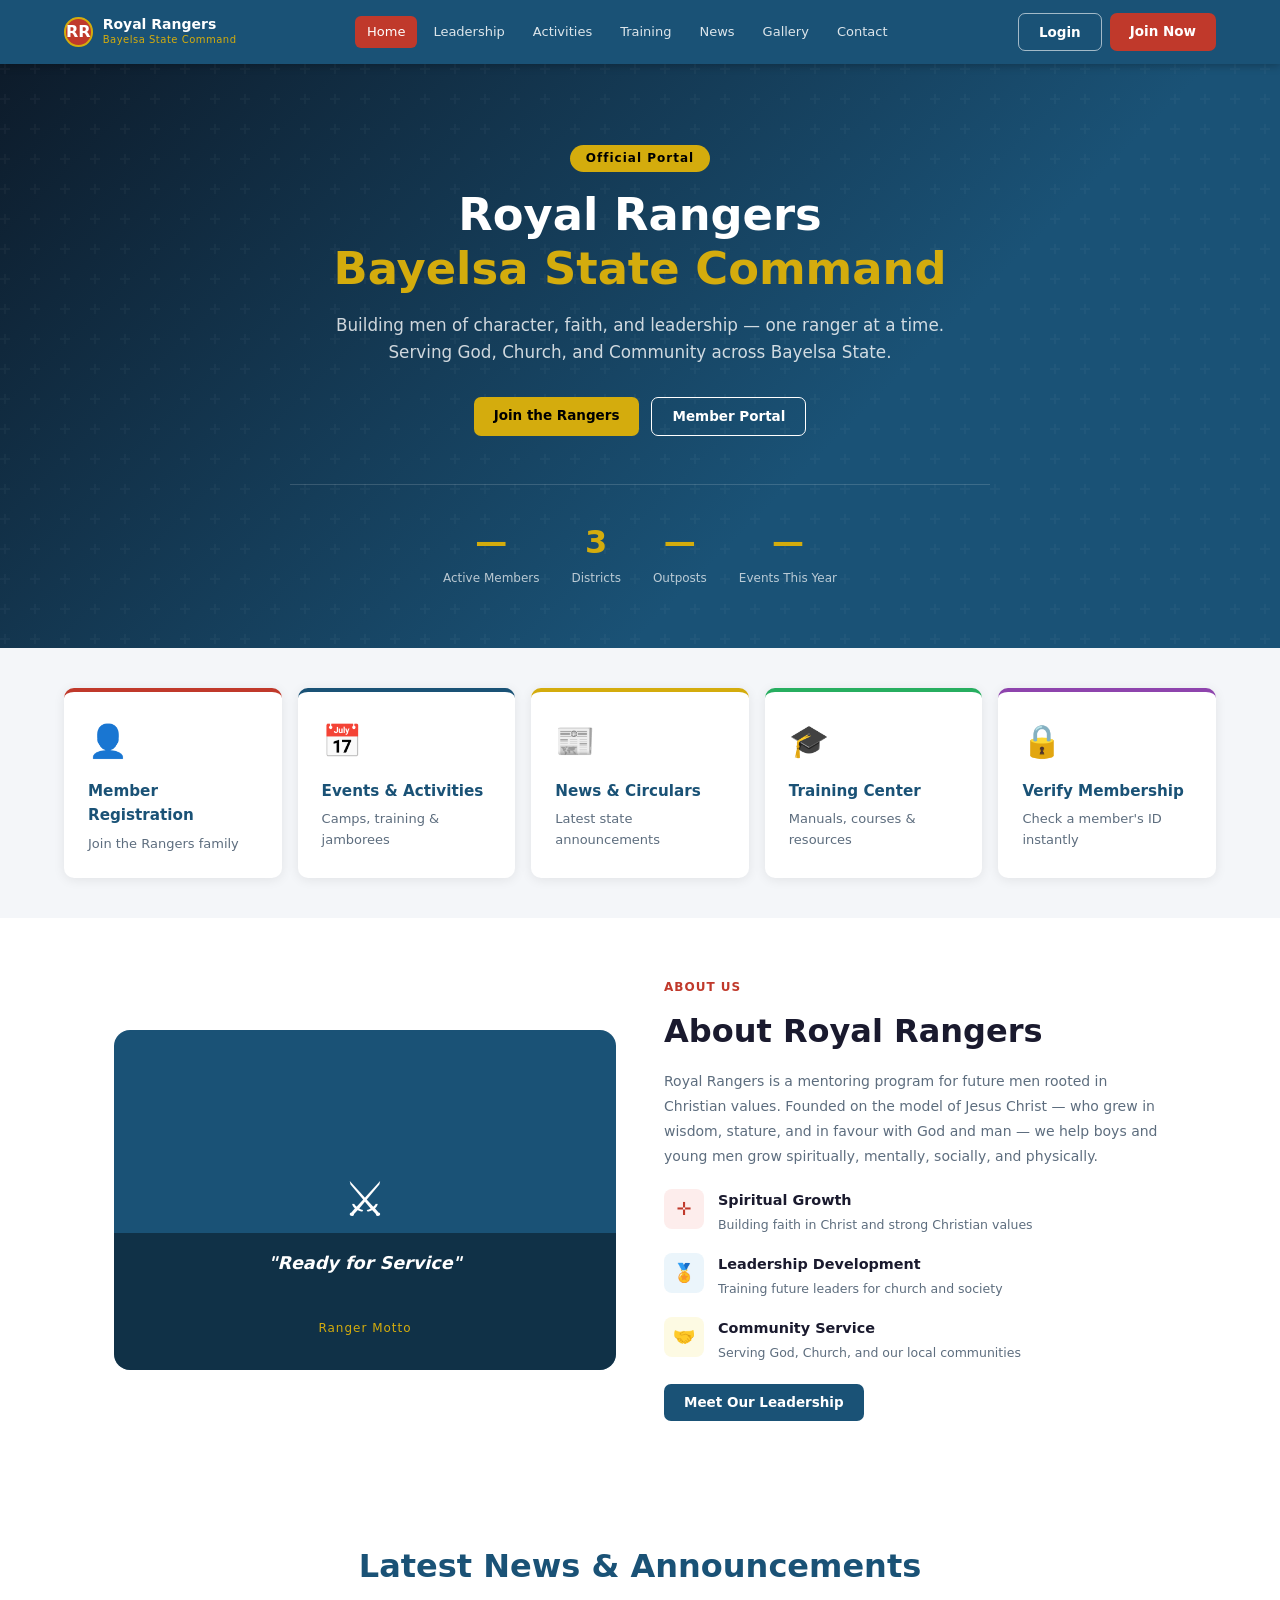
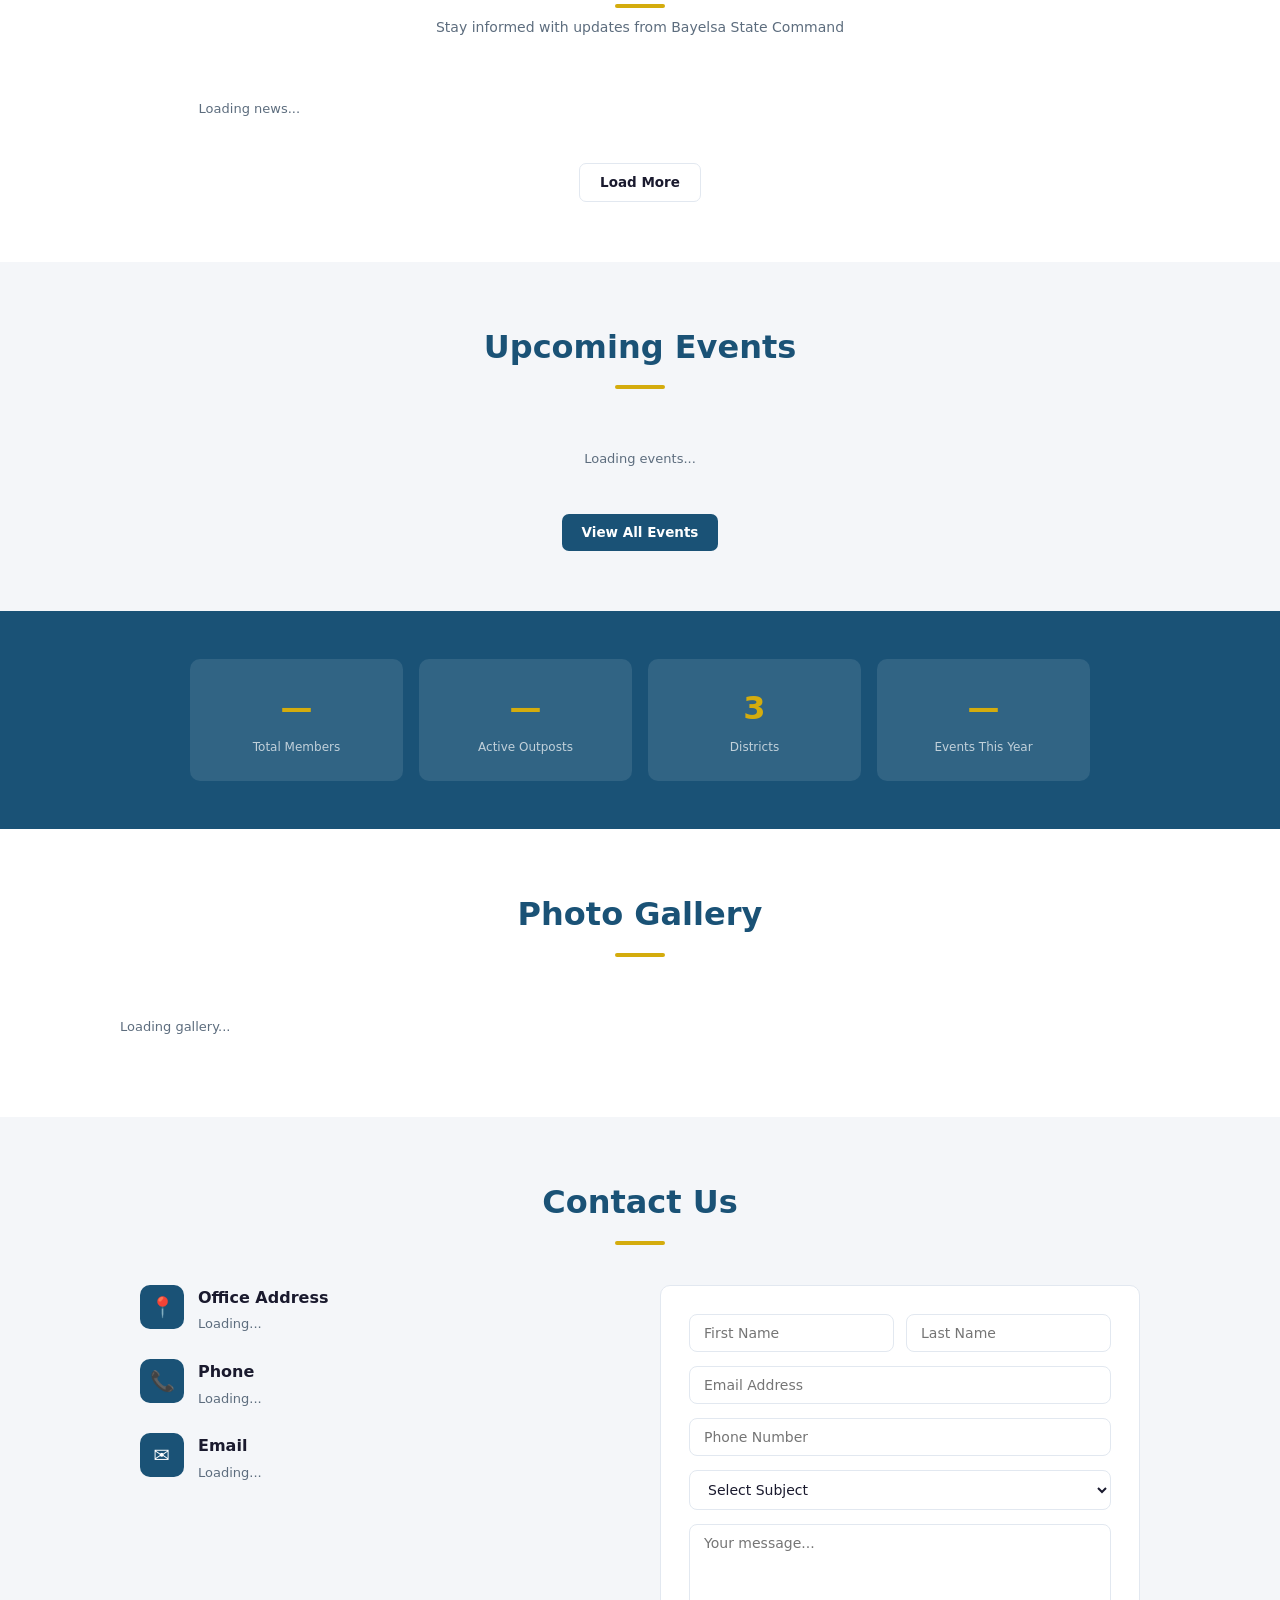
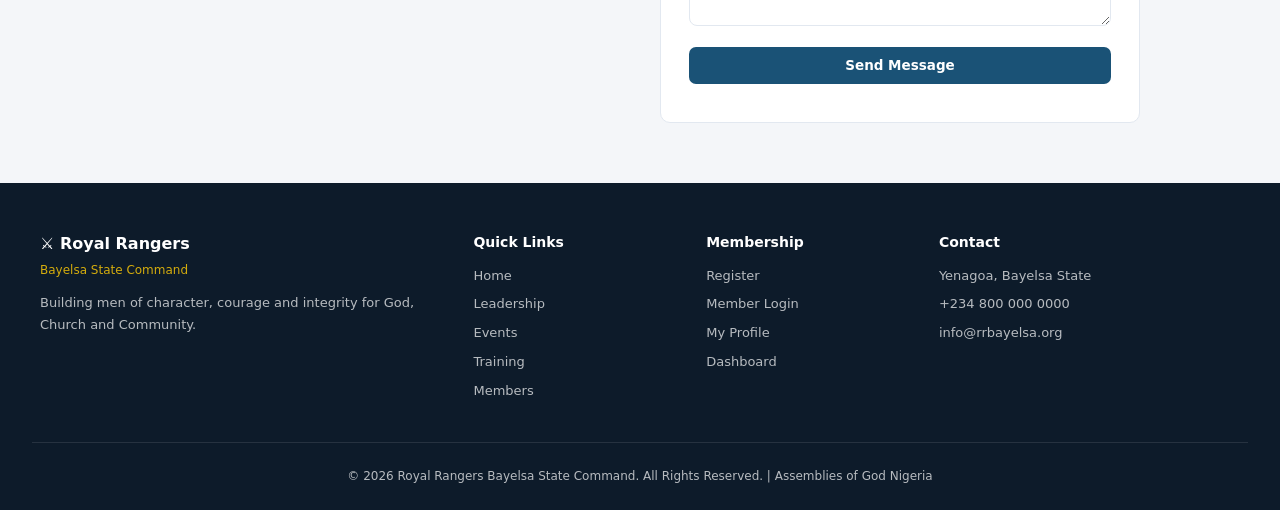
==== commit 338d1be8: "Add files via upload" ====
--- a/index.html
+++ b/index.html
@@ -15,7 +15,7 @@
 <nav id="navbar">
   <div class="nav-inner">
     <a class="brand" href="index.html">
-      <img class="app-logo nav-logo" src="image/rr logo.png" alt="Logo" style="height:40px;display:none"/>
+      <img class="app-logo nav-logo" src="" alt="Logo" style="height:40px;display:none"/>
       <div class="logo-fallback">RR</div>
       <div class="brand-text">
         <span class="app-name">Royal Rangers</span>
@@ -43,7 +43,7 @@
 <section class="hero" id="hero">
   <div class="hero-overlay"></div>
   <div class="hero-content">
-    <img class="app-logo hero-logo" src="image/rr logo.png" alt="Royal Rangers Logo" style="display:none;height:100px;margin-bottom:20px"/>
+    <img class="app-logo hero-logo" src="" alt="Royal Rangers Logo" style="display:none;height:100px;margin-bottom:20px"/>
     <div class="hero-badge">Official Portal</div>
     <h1>Royal Rangers<br/><span class="gold-text">Bayelsa State Command</span></h1>
     <p>Building men of character, faith, and leadership — one ranger at a time.<br/>Serving God, Church, and Community across Bayelsa State.</p>
@@ -83,6 +83,11 @@
         <div class="ql-icon">&#127891;</div>
         <h3>Training Center</h3>
         <p>Manuals, courses & resources</p>
+      </a>
+      <a href="#" class="ql-card" style="--accent:#8E44AD" onclick="openVerifyWidget(event)">
+        <div class="ql-icon">&#128274;</div>
+        <h3>Verify Membership</h3>
+        <p>Check a member's ID instantly</p>
       </a>
     </div>
   </div>
@@ -207,6 +212,28 @@
   </div>
 </section>
 
+<!-- ===== VERIFY MEMBERSHIP MODAL ===== -->
+<div id="verifyModal" class="modal" style="display:none">
+  <div class="modal-box" style="max-width:440px">
+    <div style="text-align:center;margin-bottom:18px">
+      <div style="font-size:2.4rem;margin-bottom:6px">&#128274;</div>
+      <h3 style="color:var(--blue)">Verify Membership</h3>
+      <p style="font-size:13px;color:var(--muted);margin-top:4px">Enter a Membership ID to instantly check if it belongs to a registered Ranger.</p>
+    </div>
+    <div class="form-group">
+      <label>Membership ID</label>
+      <input id="verifyIdInput" placeholder="e.g. RR-BY-0001" style="text-transform:uppercase" onkeypress="if(event.key==='Enter')runVerifyLookup()"/>
+    </div>
+    <button class="btn btn-blue" style="width:100%" onclick="runVerifyLookup()" id="verifyLookupBtn">&#128269; Verify Now</button>
+
+    <div id="verifyResultBox" style="margin-top:18px;display:none">
+      <!-- populated dynamically -->
+    </div>
+
+    <button class="btn btn-outline-dark" style="width:100%;margin-top:14px" onclick="closeModal('verifyModal')">Close</button>
+  </div>
+</div>
+
 <!-- FOOTER -->
 <footer>
   <div class="footer-inner">
@@ -245,7 +272,7 @@
     </div>
   </div>
   <div class="footer-bottom">
-    &copy; <span id="yr"></span> Royal Rangers Bayelsa State Command. All Rights Reserved. | Designed by Teks Tech
+    &copy; <span id="yr"></span> Royal Rangers Bayelsa State Command. All Rights Reserved. | Assemblies of God Nigeria
   </div>
 </footer>
 
@@ -395,6 +422,76 @@
 function toggleMenu() {
   document.getElementById("navLinks").classList.toggle("open");
 }
+
+// ===== VERIFY MEMBERSHIP WIDGET =====
+function openVerifyWidget(e) {
+  if (e) e.preventDefault();
+  document.getElementById("verifyIdInput").value = "";
+  document.getElementById("verifyResultBox").style.display = "none";
+  document.getElementById("verifyResultBox").innerHTML = "";
+  document.getElementById("verifyModal").style.display = "flex";
+  setTimeout(() => document.getElementById("verifyIdInput").focus(), 100);
+}
+
+function closeModal(id) {
+  document.getElementById(id).style.display = "none";
+}
+
+async function runVerifyLookup() {
+  const input = document.getElementById("verifyIdInput");
+  const id = input.value.trim().toUpperCase();
+  const box = document.getElementById("verifyResultBox");
+  const btn = document.getElementById("verifyLookupBtn");
+
+  if (!id) {
+    box.style.display = "block";
+    box.innerHTML = '<p style="color:var(--red);font-size:13px;text-align:center">Please enter a Membership ID.</p>';
+    return;
+  }
+
+  btn.disabled = true; btn.textContent = "Checking...";
+  box.style.display = "block";
+  box.innerHTML = '<p style="color:var(--muted);font-size:13px;text-align:center">&#8987; Looking up record...</p>';
+
+  try {
+    const doc = await db.collection("public_verify").doc(id).get();
+
+    if (!doc.exists) {
+      box.innerHTML = `
+        <div style="background:#FDEDEC;border:1.5px solid #F5B7B1;border-radius:10px;padding:16px;text-align:center">
+          <div style="font-size:1.8rem;margin-bottom:6px">&#10060;</div>
+          <div style="font-weight:700;color:var(--red);font-size:14px">Not Found</div>
+          <p style="font-size:12.5px;color:var(--muted);margin-top:4px">No member matches ID "<strong>${id}</strong>". Please check the ID and try again.</p>
+        </div>`;
+    } else {
+      const m = doc.data();
+      const initials = (m.fullName||"?").split(" ").map(w=>w[0]).slice(0,2).join("").toUpperCase();
+      const statusConfig = {
+        active:   { icon:"&#9989;", label:"Active Member", bg:"#E9F7EF", border:"#A9DFBF", color:"#1E8449" },
+        pending:  { icon:"&#9203;", label:"Pending Approval", bg:"#FDFAE3", border:"#F9E79F", color:"#9A7D0A" },
+        inactive: { icon:"&#10060;", label:"Inactive", bg:"#FDEDEC", border:"#F5B7B1", color:"var(--red)" }
+      }[m.status] || { icon:"&#10067;", label:"Unknown", bg:"#F4F6F9", border:"#ddd", color:"var(--muted)" };
+
+      box.innerHTML = `
+        <div style="background:${statusConfig.bg};border:1.5px solid ${statusConfig.border};border-radius:12px;padding:18px;text-align:center">
+          <div style="width:64px;height:64px;border-radius:50%;background:var(--blue);margin:0 auto 10px;display:flex;align-items:center;justify-content:center;color:#fff;font-weight:700;font-size:1.3rem;border:3px solid var(--gold);overflow:hidden">
+            ${m.photoURL?`<img src="${m.photoURL}" style="width:100%;height:100%;object-fit:cover"/>`:initials}
+          </div>
+          <div style="font-weight:700;font-size:1.05rem;color:var(--blue)">${m.fullName||"—"}</div>
+          <div style="font-size:12px;color:var(--gold);font-weight:600;margin:2px 0 10px">&#11088; ${m.rank||"Recruit"}</div>
+          <div style="font-size:13px;font-weight:700;color:${statusConfig.color};margin-bottom:10px">${statusConfig.icon} ${statusConfig.label}</div>
+          <div style="display:grid;grid-template-columns:1fr 1fr;gap:8px;font-size:12px;text-align:left;background:rgba(255,255,255,.6);border-radius:8px;padding:10px">
+            <div><span style="color:var(--muted)">District:</span><br/><strong>${m.district||"—"}</strong></div>
+            <div><span style="color:var(--muted)">Outpost:</span><br/><strong>${m.outpost||"—"}</strong></div>
+          </div>
+          <a href="verify.html?id=${encodeURIComponent(id)}" class="btn btn-blue" style="width:100%;margin-top:12px;display:block">View Full Verification Page</a>
+        </div>`;
+    }
+  } catch(err) {
+    box.innerHTML = `<p style="color:var(--red);font-size:13px;text-align:center">Verification failed: ${err.message}</p>`;
+  }
+  btn.disabled = false; btn.textContent = "&#128269; Verify Now";
+}
 </script>
 </body>
 </html>
--- a/css.css
+++ b/css.css
@@ -69,7 +69,7 @@
 
 /* ===== QUICK LINKS ===== */
 .quick-links{background:var(--light);padding:40px 0}
-.ql-grid{display:grid;grid-template-columns:repeat(auto-fit,minmax(200px,1fr));gap:16px}
+.ql-grid{display:grid;grid-template-columns:repeat(auto-fit,minmax(180px,1fr));gap:16px}
 .ql-card{background:#fff;border-radius:var(--radius);padding:24px;border-top:4px solid var(--accent,var(--blue));box-shadow:var(--shadow);transition:.25s;display:block}
 .ql-card:hover{transform:translateY(-3px);box-shadow:0 8px 24px rgba(0,0,0,.12)}
 .ql-icon{font-size:2rem;margin-bottom:12px}
@@ -357,4 +357,3 @@
   .footer-inner{grid-template-columns:1fr}
   .metric-grid{grid-template-columns:1fr 1fr}
 }
-
